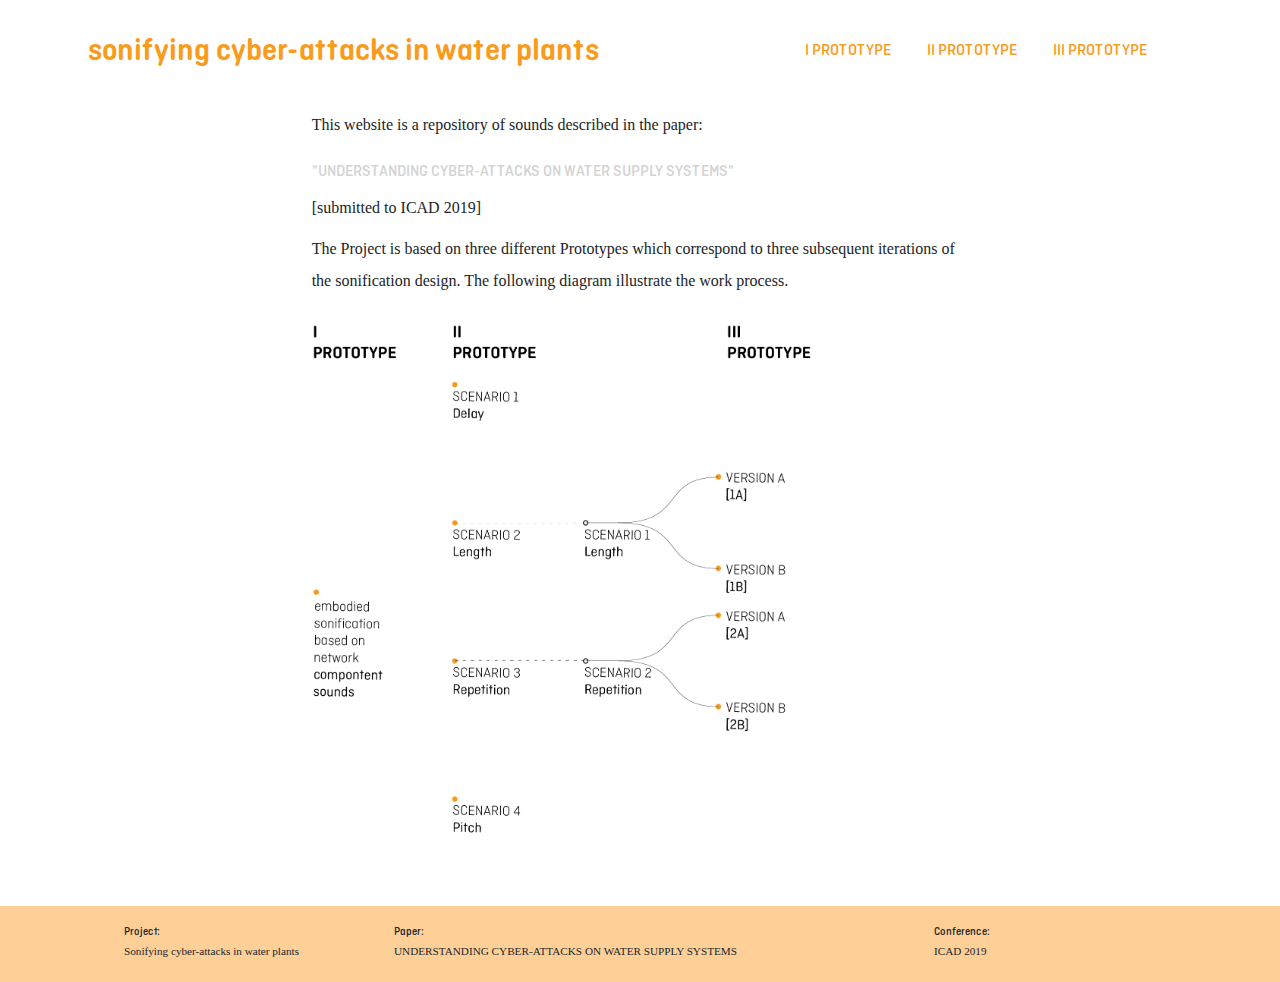
==== index.html @ e841130e "01" ====
<!DOCTYPE html>
<html>

<head>
	<meta charset="utf-8">
	<meta name="viewport" content="width=device-width, initial-scale=1, shrink-to-fit=no">
	<title>data\sonification project:</title>

	<!-- fav icon link -->
	<link rel="shortcut icon" type="image/png" href="./assets/fav.png" />

	<!-- fonts link -->
	<link href="https://fonts.googleapis.com/css?family=Chivo:300,400,700,900" rel="stylesheet">

	<link href="https://fonts.googleapis.com/css?family=Montserrat:100,200,300,400,400i,500,600,700,900" rel="stylesheet">


	<!-- Bootstrap CSS -->
	<link rel="stylesheet" href="https://maxcdn.bootstrapcdn.com/bootstrap/4.0.0/css/bootstrap.min.css" integrity="sha384-Gn5384xqQ1aoWXA+058RXPxPg6fy4IWvTNh0E263XmFcJlSAwiGgFAW/dAiS6JXm" crossorigin="anonymous">

	<!-- Your CSS -->
	<link rel="stylesheet" type="text/css" href="style.css">

</head>


<body>

	<header class="container navbar fixed-top navbar-expand-md ">
		<button class="navbar-toggler" type="button" data-toggle="collapse" data-target="#navbar" aria-controls="navbarNav" aria-expanded="false" aria-label="Toggle navigation">
    		<span class="navbar-toggler-icon"></span>
  		</button>
		<a class="name ciccio" href="index.html">sonifying cyber-attacks in water plants</a>
		<div class="name2">s-c-a-w-p</div>
		<div class="collapse navbar-collapse justify-content-end" id="navbar">
			<a class="slim" href="p1.html">I PROTOTYPE</a>
			<a class="slim" href="p2.html">II PROTOTYPE</a>
			<a class="slim" href="p3.html">III PROTOTYPE</a>
		</div>
	</header>

	<main class="container col-md-7">
		<div class="intro">
			This website is a repository of sounds described in the paper: 
		</div>
		<div class="paper">"UNDERSTANDING CYBER-ATTACKS ON WATER SUPPLY SYSTEMS"</div> 
		<div class="intro">
			[submitted to ICAD 2019]</div>
			<div class="intro">
				The Project is based on three different Prototypes which correspond to three subsequent iterations of the sonification design. The following diagram illustrate the work process. 
		</div>
<img class="mappa" src="./assets/structure.png">
	

	</main>



	<footer id="fondo">
		<div class="container">
			<div class="row fondo justify-content-center">

				<div class="col-3">
					<div class="info">
						Project:
					</div>
					<div class="info0">
						Sonifying cyber-attacks in water plants
					</div>
			
				</div>

				<div class="col-6">
					<div class="info">
						Paper:
					</div>
					<div class="info0">
						UNDERSTANDING CYBER-ATTACKS ON WATER SUPPLY SYSTEMS
					</div>
					
				</div>
				<div class="col-3">
					<div class="info">
						Conference:
					</div>
					<div class="info0">
						ICAD 2019
					</div>
				</div>
				
				



			</div>
		</div>
	</footer>




	<script src="https://code.jquery.com/jquery-3.2.1.slim.min.js" integrity="sha384-KJ3o2DKtIkvYIK3UENzmM7KCkRr/rE9/Qpg6aAZGJwFDMVNA/GpGFF93hXpG5KkN" crossorigin="anonymous"></script>
	<script src="https://cdnjs.cloudflare.com/ajax/libs/popper.js/1.12.9/umd/popper.min.js" integrity="sha384-ApNbgh9B+Y1QKtv3Rn7W3mgPxhU9K/ScQsAP7hUibX39j7fakFPskvXusvfa0b4Q" crossorigin="anonymous"></script>
	<script src="https://maxcdn.bootstrapcdn.com/bootstrap/4.0.0/js/bootstrap.min.js" integrity="sha384-JZR6Spejh4U02d8jOt6vLEHfe/JQGiRRSQQxSfFWpi1MquVdAyjUar5+76PVCmYl" crossorigin="anonymous"></script>

</body>

</html>
---- style.css ----
html {
	--video-width: 300px;
}

header {
	margin-left: 1vh;
	padding-right: 1vh;
}

.container {
	padding-left: 5vh;
	padding-right: 5vh;
}

main {
	margin-top: 100px;
	margin-bottom: 5vh;
}

.footer_img {
	width: 120px;
	height: auto;
}

.appearance {
	padding-left: 50px;
}



#red_appearance_nav {
	padding-right: 30vh;
}





/*! ------------- sezioni -------------- */

/*
.sectionTop {
  background:gray;
  margin-top:30px;
  padding-left:0px;
  padding-right:0px;
}
*/

.intro {
	font-family: 'helvetica-light';
	font-size: 0.9rem;
	font-weight: 300;
	padding-top: 1vh;
	/*	padding-bottom: 2vh;*/
	text-align: left;
	line-height: 1.7rem;
}

.speciale {
	font-family: 'Chivo';
	font-size: 0.9rem;
	font-weight: 700;
	display: inline;
}

.sub {
	font-family: 'Chivo';
	font-size: 0.8rem;
	font-weight: 300;
	display: inline;
	color: lightgray;
}

.specific {
	font-family: 'Chivo';
	font-size: 0.8rem;
	font-weight: 300;
	color: #F99B1C;
	display: inline;
}



#datasonification {
	margin-top: 5vh;
}

#project {
	margin-top: 0vh;
}

#keysound {
	/*		background: purple;*/
}


/*! ------------------------------------------ NAVBAR ------------------------------------------ */

/* The navigation bar */

.navbar {
	background-color: white;
	padding-left: 0px;
}


.navbar-toggler {
	/*	background-image: './assets/hamburger.png';*/
	background-color: transparent;
	border: transparent;
}

.button {
	background-color: transparent;
	border: transparent;
}


.navbar-toggler-icon {
	/*	background-image: './assets/hamburger.png';*/
	border: 1px solid #F99B1C;
}





/* Links inside the navbar */

.navbar a {
	/*	float: left;*/
	display: block;
	color: #F99B1C;
	/*	text-align: center;*/
	padding: 2vh;
	text-decoration: none;
}

.slim {
	font-family: 'ciu-regular';
}

.ciccio {
	font-family: 'ciu-italic';
}




figcaption {
	/*    padding-top: 2vh;*/
	padding-bottom: 0.7vh;
}





/*


.nav a {
	float: left;
	display: block;
	color: red;
	text-align: center;
	padding: 2vh;
	text-decoration: none;
	font-family: 'Chivo';
	font-weight: 300;
}
*/

/* Change background on mouse-over */

.navbar a:hover {
	color: #F99B1C;
	text-decoration: none;
	font-family: 'ciu-italic';
	font-weight: 700;
}

.capitolo {
	color: black;
	text-decoration: none;
	font-family: 'ciu-regular';
	font-size: 0.8rem;
}

/* Main content */

/*
.main {
  margin-top: 30px;  Add a top margin to avoid content overlay 
}
*/

/*! ------------------------------------------ video --------------------------------------------- */

.video {
	width: var(--video-width);
	height: calc(var(--video-width) / 16 * 9);
}



/*! ------------------------------------------ HEADER-text --------------------------------------------- */

@font-face {
	font-family: ariah;
	src: url(./assets/font/ariah.ttf);
}

.name {
	margin-top: 0vh;
	font-family: 'ciu-bold';
	color: black;
	text-align: left;
	font-size: 0rem;
}

.name2 {
	margin-top: 0vh;
	font-family: 'ciu-bold';
	color: black;
	text-align: left;
	font-size: 1.1rem;
}

@font-face {
	font-family: ciu-regular;
	src: url(./assets/font/ciu-regular.ttf);
}

@font-face {
	font-family: ciu-italic;
	src: url(./assets/font/ciu-italic.ttf);
}

@font-face {
	font-family: ciu-bold;
	src: url(./assets/font/ciu-bold.ttf);
}

@font-face {
	font-family: helvetica-light;
	src: url(./assets/font/helvetica-light.ttf);
}

/*! ------------------------------------------  rules.html ------------------------------------------ */

.domanda {
	margin-top: 2.8vh;
	font-family: 'ciu-regular';
	font-weight: 300;
	color: #7A51A0;
	font-size: 0.8rem;
}

.paper {
	margin-top: 2vh;
	font-family: 'ciu-regular';
	font-weight: 300;
	color: lightgray;
	font-size: 1rem;
}

.domandap {
	margin-top: 5vh;
	font-family: 'ciu-regular';
	font-weight: 300;
	color: #7A51A0;
	font-size: 0.8rem;
}


.impo {
	color: #F99B1C;
	font-weight: 700;
}

.importante {
	color: black;
	font-weight: 700;
}

.red {
	font-family: 'helvetica-light';
	font-size: 0.8rem;
	margin-top: 2vh;
	color: black;
	font-weight: 200;
}

.risposta {
	/*	background: pink;*/
	margin-left: 3vh;
	margin-right: 3vh;
	margin-top: 1vh;
	font-family: 'helvetica-light';
	font-weight: 400;
	font-size: 0.7rem;
	text-align: justify;
	line-height: 1.3rem;
}

.rispostain {
	/*	background: pink;*/
	margin-left: 3vh;
	margin-right: 3vh;
	margin-top: 1vh;
	font-family: 'helvetica-light';
	font-weight: 400;
	font-size: 0.7rem;
	text-align: justify;
	line-height: 1.3rem;
}

.par1 {
	margin-left: 6vh;
	margin-right: 3vh;
	margin-top: 2vh;
	font-family: 'helvetica-light';
	font-weight: 400;
	font-size: 0.6rem;
}

.par2 {
	margin-left: 8vh;
	margin-right: 3vh;
	margin-top: 0.6vh;
	font-family: 'helvetica-light';
	font-weight: 200;
	font-size: 0.6rem;
}

.par3 {
	margin-left: 8vh;
	margin-right: 3vh;
	margin-top: 0.6vh;
	margin-bottom: 1.2vh;
	font-family: 'helvetica-light';
	font-weight: 200;
	font-size: 0.6rem;
}


.doc {
	/*	background: pink;*/
	margin-left: 3vh;
	margin-right: 3vh;
	margin-top: 1vh;
	font-family: 'ciu-regular';
	font-weight: 100;
	font-size: 0.5rem;
	text-align: justify;
	line-height: 1rem;
}

.doc2 {
	/*	background: pink;*/
	margin-left: 0vh;
	margin-right: 0vh;
	margin-top: 0.2vh;
	font-family: 'ciu-regular';
	font-weight: 100;
	font-size: 0.5rem;
	text-align: justify;
	line-height: 1rem;
}

.scenario a {
	/*	background: pink;*/
	margin-left: 1vh;
	margin-top: 1vh;
	font-family: 'ciu-light';
	font-style: italic;
	font-weight: 300;
	font-size: 0.9rem;
	color: black;
}

.scenario a:hover {
	font-family: 'ciu-italic';
	font-style: normal;
	color: black;
	font-weight: 700;
	text-decoration: none;
}



.rispvideo {
	background: transparent;
	margin-left: 3vh;
	margin-top: 3vh;
	/*	height:100%;*/
}

ul {
	list-style: none;
	margin-left: 0;
	padding-left: 1em;
	text-indent: -1em;
}

li {
	font-weight: 500;
	list-style: none;
	margin-top: 2vh;
}

dd {
	font-weight: 100;
	list-style: none;
	text-indent: 2em;
	margin-bottom: 0px;
}


.ref {
	font-family: 'helvetica-light';
	font-weight: 100;
	font-style: italic;
	color: black;
}

.x {
	font-family: 'ciu-regular';
	font-weight: 100;
	font-style: italic;
	color: black;
}

.x:hover {
	font-style: normal;
	color: black;
	font-weight: 500;
	text-decoration: none;
}

.parti {
	font-family: 'ciu-regular';
	font-weight: 600;
	color: black;
	display: inline;
}

.rispostaDown {
	margin-left: 3vh;
	margin-right: 3vh;
	margin-top: 2vh;
	font-family: 'helvetica-light';
	font-weight: 400;
	font-size: 0.7rem;
	text-align: justify;
	line-height: 1.3rem;
}


.esempi {
	font-family: 'ciu-italic';
	color: black
}

.esempi:hover {
	font-family: 'ciu-bold';
	color: black;
	text-decoration: none;
}

.esempiRed {
	font-family: 'ciu-italic';
	color: red
}

.esempiRed:hover {
	font-style: normal;
	color: red;
	font-weight: 700;
	text-decoration: none;
}

.esempi:visited {
	text-decoration: line-through;
}



#fondo {
	background: #FED098;
}

/*
#unoa {
	padding-top: 10vh;
}
*/

#duea {
/*	padding-top: 10vh;*/
}

#unob {
/*	padding-top: 10vh;*/
}

#dueb {
/*
	padding-top: 10vh;
	padding-top: 10vh;
*/
}



.info {
	margin-left: 1vh;
	margin-top: 2vh;
	margin-bottom: 0.2vh;
	font-family: 'ciu-regular';
	font-weight: 200;
	font-size: 0.4rem;
}

.info0 {
	margin-left: 1vh;
	margin-top: 0.2vh;
	margin-bottom: 2.5vh;
	font-family: 'helvetica-light';
	font-weight: 200;
	font-size: 0.4rem;
}

.infoF {
	margin-left: 1vh;
	margin-top: 1.5vh;
	margin-bottom: 2vh;
	font-family: 'Chivo';
	font-weight: 200;
	font-size: 0.4rem;
}

.spaziologo {
	margin-left: 1vh;
	margin-top: 3vh;
	margin-bottom: 2vh;
	font-family: 'Chivo';
	font-weight: 200;
	font-size: 0.4rem;
}

.info1 {
	margin-left: 1vh;
	margin-top: 1vh;
	margin-bottom: 0.2vh;
	font-family: 'Montserrat';
	font-weight: 200;
	font-size: 0.4rem;
}

.info2 {
	margin-left: 1vh;
	margin-top: 0.2vh;
	margin-bottom: 0.2vh;
	font-family: 'Montserrat';
	font-weight: 200;
	font-size: 0.4rem;
}

.info3 {
	margin-left: 1vh;
	margin-top: 0.2vh;
	margin-bottom: 2vh;
	font-family: 'Montserrat';
	font-weight: 200;
	font-size: 0.4rem;
}

.infoP {
	margin-left: 1vh;
	margin-top: 0.2vh;
	margin-bottom: 0.2vh;
	font-family: 'Montserrat';
	font-weight: 200;
	font-size: 0.4rem;
}

.infoP2 {
	margin-left: 1vh;
	margin-top: 0.2vh;
	margin-bottom: 2vh;
	font-family: 'Montserrat';
	font-weight: 200;
	font-size: 0.4rem;
}

.slide {
	width: 330px;
}

.mappa {
	margin-top: 3vh;
	margin-bottom: 3vh;
	width: 300px;
}

.district {
	margin-left: 5vh;
	margin-top: 1vh;
	font-family: 'helvetica-light';
	font-weight: 100;
	color: black;
	font-size: 0.7rem;
}




/* Media queries */

/*// Small devices (landscape phones, 576px and up)*/

@media (min-width: 576px) {
	html {
		--video-width: 430px;
	}
	.slide {
		width: 500px;
	}
	.mappa {
		width: 400px;
	}
	.intro {
		font-size: 0.9rem;
		line-height: 1.9rem;
		font-weight: 300rem;
	}
	.name {
		font-size: 0rem;
	}
	.name2 {
		font-size: 1.5rem;
	}
	.domanda {
		font-size: 0.9rem;
	}
	.domandap {
		font-size: 0.9rem;
	}
	.sub {
		font-size: 0.7rem;
	}
	.capitolo {
		font-size: 0.9rem;
	}
	.risposta {
		font-size: 0.9rem;
		line-height: 1.7rem;
	}
	.rispostaDown {
		font-size: 0.9rem;
		line-height: 1.7rem;
	}
	.rispostain {
		font-size: 0.9rem;
		line-height: 1.7rem;
	}
	.par1 {
		font-size: 0.7rem;
	}
	.par2 {
		font-size: 0.7rem;
	}
	.par3 {
		font-size: 0.7rem;
	}
	.specific {
		font-size: 0.7rem;
	}

	.doc {
		font-size: 0.8rem;
		line-height: 1.5rem;
	}
	.doc2 {
		font-size: 0.8rem;
		line-height: 1.5rem;
	}
	.info {
		font-size: 0.4rem;
	}
	.info0 {
		font-size: 0.4rem;
	}
	.info1 {
		font-size: 0.4rem;
	}
	.info2 {
		font-size: 0.4rem;
	}
	.info3 {
		font-size: 0.4rem;
	}
	.infoP {
		font-size: 0.4rem;
	}
	.infoP2 {
		font-size: 0.4rem;
	}


	#link_appearance_nav {
		padding-right: 10vh;
	}

}

/*// Medium devices (tablets, 768px and up)*/

@media (min-width: 768px) {
	html {
		--video-width: 340px;
	}
	.slide {
		width: 700px;
	}
	.mappa {
		width: 500px;
	}
	.name {
		font-size: 0rem;
	}
	.name2 {
		font-size: 1.7rem;
	}

}

/*// Large devices (desktops, 992px and up)*/

@media (min-width: 992px) {
	html {
		--video-width: 470px;
	}
	.footer_img {
		width: 200px;
		height: auto;
	}
	.name {
		font-size: 1.5rem;
	}
	.name2 {
		font-size: 0rem;
	}
	.intro {
		font-size: 1rem;
		line-height: 2rem;
		font-weight: 300;
	}
	.domanda {
		font-size: 1.1rem;
	}
	.domandap {
		font-size: 1.1rem;
	}
	.sub {
		font-size: 0.9rem;
	}
	.capitolo {
		font-size: 1rem;
	}
	.risposta {
		font-size: 1rem;
		line-height: 2rem;
	}
	.rispostaDown {
		font-size: 1rem;
		line-height: 2rem;
	}
	.rispostain {
		font-size: 1rem;
		line-height: 2rem;
	}
	.par1 {
		font-size: 0.9rem;
	}
	.par2 {
		font-size: 0.9rem;
	}
	.par3 {
		font-size: 0.9rem;
	}
	.specific {
		font-size: 0.9rem;
	}

	.doc {
		font-size: 0.9rem;
		line-height: 1.8rem;
	}
	.doc2 {
		font-size: 0.9rem;
		line-height: 1.8rem;
	}
	.info {
		font-size: 0.7rem;
	}
	.info1 {
		font-size: 0.7rem;
	}
	.info0 {
		font-size: 0.7rem;
	}
	.info2 {
		font-size: 0.7rem;
	}
	.info3 {
		font-size: 0.7rem;
	}
	.infoP {
		font-size: 0.7rem;
	}
	.infoP2 {
		font-size: 0.7rem;
	}
}

/*// Extra large devices (large desktops, 1200px and up)*/

@media (min-width: 1200px) {
	html {
		--video-width: 470px;
	}
	.name {
		font-size: 2rem;
	}
	.name2 {
		font-size: 0rem;
	}
}

@media (min-width: 1400px) {
	html {
		--video-width: 670px;
	}
	.name {
		font-size: 2rem;
	}
	.name2 {
		font-size: 0rem;
	}
}
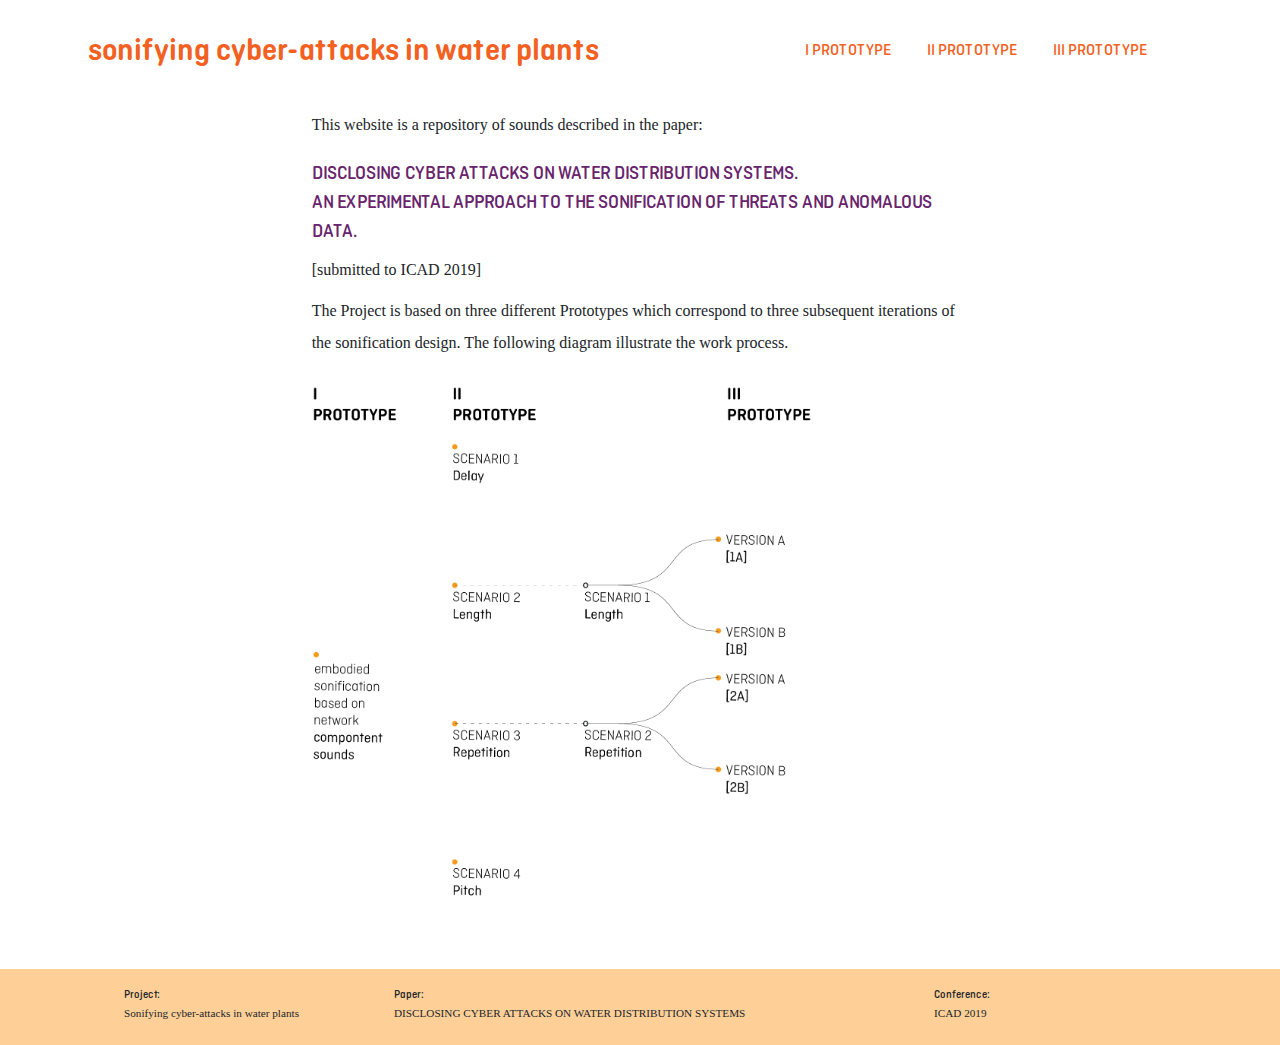
==== commit 480c8496: "29031918" ====
--- a/index.html
+++ b/index.html
@@ -7,7 +7,7 @@
 	<title>data\sonification project:</title>
 
 	<!-- fav icon link -->
-	<link rel="shortcut icon" type="image/png" href="./assets/fav.png" />
+	<link rel="shortcut icon" type="image/png" href="./assets/fav5.png" />
 
 	<!-- fonts link -->
 	<link href="https://fonts.googleapis.com/css?family=Chivo:300,400,700,900" rel="stylesheet">
@@ -43,7 +43,7 @@
 		<div class="intro">
 			This website is a repository of sounds described in the paper: 
 		</div>
-		<div class="paper">"UNDERSTANDING CYBER-ATTACKS ON WATER SUPPLY SYSTEMS"</div> 
+		<div class="paper2">DISCLOSING CYBER ATTACKS ON WATER DISTRIBUTION SYSTEMS. <br>AN EXPERIMENTAL APPROACH TO THE SONIFICATION OF THREATS AND ANOMALOUS DATA.</div> 
 		<div class="intro">
 			[submitted to ICAD 2019]</div>
 			<div class="intro">
@@ -75,7 +75,7 @@
 						Paper:
 					</div>
 					<div class="info0">
-						UNDERSTANDING CYBER-ATTACKS ON WATER SUPPLY SYSTEMS
+						DISCLOSING CYBER ATTACKS ON WATER DISTRIBUTION SYSTEMS
 					</div>
 					
 				</div>
--- a/style.css
+++ b/style.css
@@ -76,7 +76,7 @@
 	font-family: 'Chivo';
 	font-size: 0.8rem;
 	font-weight: 300;
-	color: #F99B1C;
+	color: #f26122;
 	display: inline;
 }
 
@@ -119,7 +119,7 @@
 
 .navbar-toggler-icon {
 	/*	background-image: './assets/hamburger.png';*/
-	border: 1px solid #F99B1C;
+	border: 1px solid #f26122;
 }
 
 
@@ -131,7 +131,7 @@
 .navbar a {
 	/*	float: left;*/
 	display: block;
-	color: #F99B1C;
+	color: #f26122;
 	/*	text-align: center;*/
 	padding: 2vh;
 	text-decoration: none;
@@ -175,7 +175,7 @@
 /* Change background on mouse-over */
 
 .navbar a:hover {
-	color: #F99B1C;
+	color: #f26122;
 	text-decoration: none;
 	font-family: 'ciu-italic';
 	font-weight: 700;
@@ -215,7 +215,7 @@
 .name {
 	margin-top: 0vh;
 	font-family: 'ciu-bold';
-	color: black;
+	color: #f26122;
 	text-align: left;
 	font-size: 0rem;
 }
@@ -223,7 +223,7 @@
 .name2 {
 	margin-top: 0vh;
 	font-family: 'ciu-bold';
-	color: black;
+	color: #f26122;
 	text-align: left;
 	font-size: 1.1rem;
 }
@@ -249,12 +249,16 @@
 }
 
 /*! ------------------------------------------  rules.html ------------------------------------------ */
+* {
+	outline: none;
+}
+
 
 .domanda {
 	margin-top: 2.8vh;
 	font-family: 'ciu-regular';
 	font-weight: 300;
-	color: #7A51A0;
+	color: #68246c;
 	font-size: 0.8rem;
 }
 
@@ -266,17 +270,25 @@
 	font-size: 1rem;
 }
 
+.paper2 {
+	margin-top: 2vh;
+	font-family: 'ciu-regular';
+	font-weight: 300;
+	color: #68246c;
+	font-size: 1.2rem;
+}
+
 .domandap {
 	margin-top: 5vh;
 	font-family: 'ciu-regular';
 	font-weight: 300;
-	color: #7A51A0;
+	color: #68246c;
 	font-size: 0.8rem;
 }
 
 
 .impo {
-	color: #F99B1C;
+	color: #f26122;
 	font-weight: 700;
 }
 
